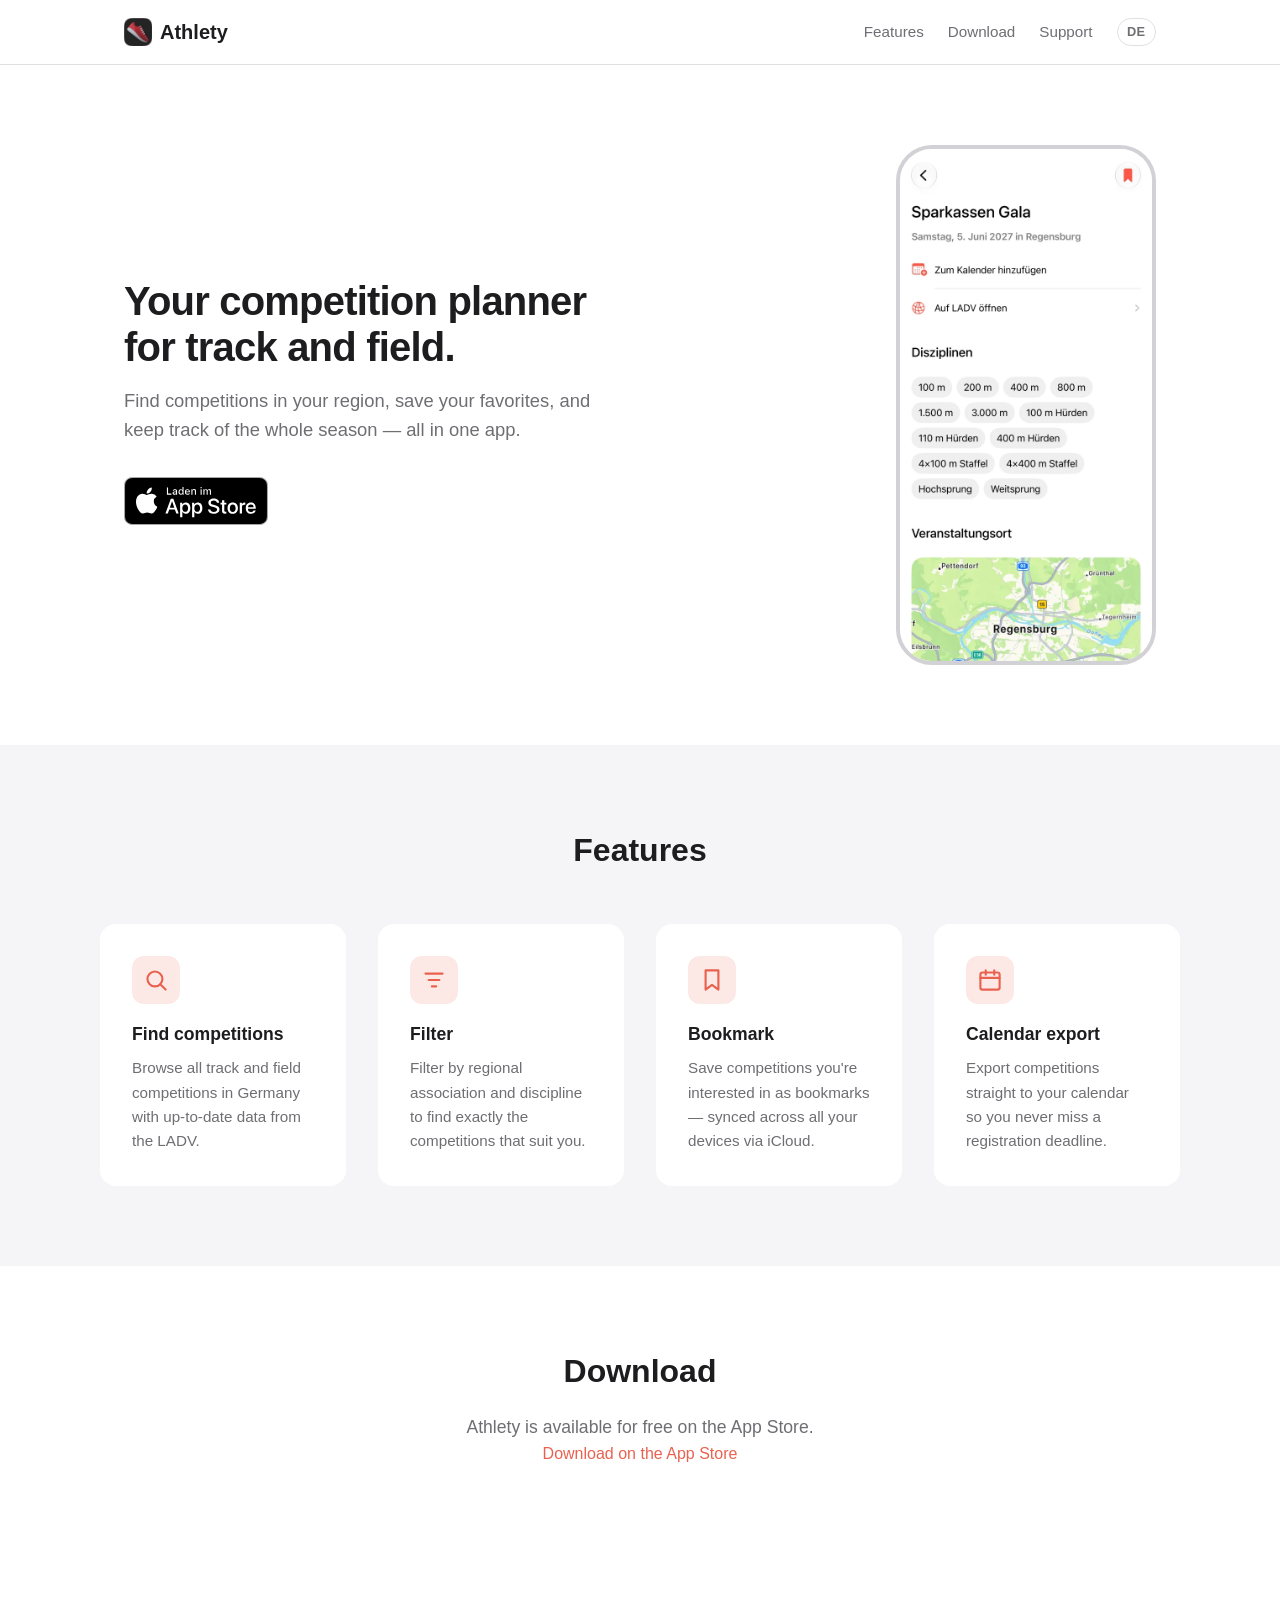
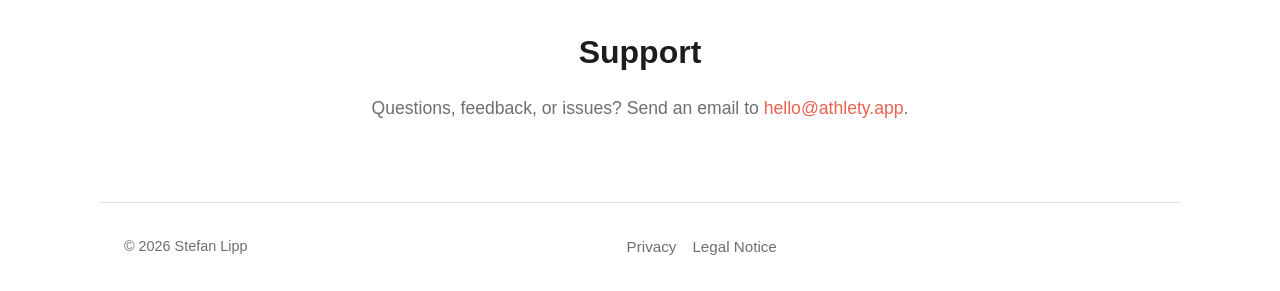
==== docs/en/index.html @ 34b219bd "Add English localization to website with language auto-detection" ====
<!DOCTYPE html>
<html lang="en">
<head>
  <meta charset="UTF-8">
  <script>
  (function(){var K='athlety-lang',l=document.documentElement.lang,p=location.pathname,f=p.replace(/^\/en\//,'/').replace(/^\//,'').replace(/^index\.html$/,'');function u(x){return(x==='en'?'/en/':'/')+f;}var s=null;try{s=localStorage.getItem(K);}catch(e){}var w=s||((navigator.language||'').toLowerCase().indexOf('de')===0?'de':'en');if(w!==l){location.replace(u(w));return;}document.addEventListener('DOMContentLoaded',function(){var b=document.querySelector('[data-lang-switch]');if(b)b.addEventListener('click',function(){try{localStorage.setItem(K,l==='de'?'en':'de');}catch(e){}});});})();
  </script>
  <meta name="viewport" content="width=device-width, initial-scale=1.0">
  <title>Athlety - Track &amp; Field Planner for iOS</title>
  <meta name="description" content="Athlety is your track and field planner. Find, filter, and save competitions in Germany right on your iPhone.">
  <meta name="apple-itunes-app" content="app-id=6761119486">
  <link rel="alternate" hreflang="de" href="https://athlety.app/">
  <link rel="alternate" hreflang="en" href="https://athlety.app/en/">
  <link rel="alternate" hreflang="x-default" href="https://athlety.app/">
  <link rel="icon" href="../favicon.ico" sizes="16x16 32x32 48x48">
  <link rel="apple-touch-icon" href="../apple-touch-icon.png">
  <link rel="stylesheet" href="../style.css">
</head>
<body>
  <header>
    <nav>
      <a href="./" class="logo"><img src="../app-icon.webp" alt="" width="28" height="28"> Athlety</a>
      <a href="#features">Features</a>
      <a href="#download">Download</a>
      <a href="#support">Support</a>
      <a href="/" class="lang-switch" data-lang-switch hreflang="de">DE</a>
    </nav>
  </header>

  <main>
    <section class="hero">
      <div class="hero-content">
        <h1>Your competition planner<br>for track and field.</h1>
        <p class="subtitle">Find competitions in your region, save your favorites, and keep track of the whole season — all in one app.</p>
        <a href="https://apps.apple.com/app/id6761119486" class="app-store-badge">
          <picture>
            <source srcset="../app-store-badge-white.svg" media="(prefers-color-scheme: dark)">
            <img src="../app-store-badge-black.svg" alt="Download on the App Store" width="144" height="48">
          </picture>
        </a>
      </div>
      <div class="hero-image">
        <div class="phone-mockup">
          <picture>
            <source srcset="../screenshot-dark.webp" media="(prefers-color-scheme: dark)">
            <img src="../screenshot-light.webp" alt="Competition details for the Sparkassen Gala in Athlety with disciplines and venue" class="phone-screen-img">
          </picture>
        </div>
      </div>
    </section>

    <section id="features" class="features">
      <h2>Features</h2>
      <div class="feature-grid">
        <div class="feature-card">
          <svg class="feature-icon" viewBox="0 0 24 24" aria-hidden="true"><circle cx="11" cy="11" r="7"/><path d="m16 16 5 5"/></svg>
          <h3>Find competitions</h3>
          <p>Browse all track and field competitions in Germany with up-to-date data from the LADV.</p>
        </div>
        <div class="feature-card">
          <svg class="feature-icon" viewBox="0 0 24 24" aria-hidden="true"><path d="M4 6h16M7 12h10M10 18h4"/></svg>
          <h3>Filter</h3>
          <p>Filter by regional association and discipline to find exactly the competitions that suit you.</p>
        </div>
        <div class="feature-card">
          <svg class="feature-icon" viewBox="0 0 24 24" aria-hidden="true"><path d="M6 3h12v18l-6-4.5L6 21z"/></svg>
          <h3>Bookmark</h3>
          <p>Save competitions you're interested in as bookmarks — synced across all your devices via iCloud.</p>
        </div>
        <div class="feature-card">
          <svg class="feature-icon" viewBox="0 0 24 24" aria-hidden="true"><rect x="3" y="5" width="18" height="16" rx="2"/><path d="M3 10h18M8 3v4M16 3v4"/></svg>
          <h3>Calendar export</h3>
          <p>Export competitions straight to your calendar so you never miss a registration deadline.</p>
        </div>
      </div>
    </section>

    <section id="download" class="download">
      <h2>Download</h2>
      <p>Athlety is available for free on the App Store.</p>
      <a href="https://apps.apple.com/app/id6761119486">Download on the App Store</a>
    </section>

    <section id="support" class="download">
      <h2>Support</h2>
      <p>Questions, feedback, or issues? Send an email to <a href="mailto:hello@athlety.app">hello@athlety.app</a>.</p>
    </section>
  </main>

  <footer>
    <p>&copy; 2026 Stefan Lipp</p>
    <nav>
      <a href="privacy.html">Privacy</a>
      <a href="imprint.html">Legal Notice</a>
    </nav>
  </footer>
</body>
</html>
---- docs/style.css ----
*,
*::before,
*::after {
  margin: 0;
  padding: 0;
  box-sizing: border-box;
}

:root {
  --color-primary: #E96250;
  --color-bg: #ffffff;
  --color-text: #1d1d1f;
  --color-text-secondary: #6e6e73;
  --color-surface: #f5f5f7;
  --color-card: #ffffff;
  --color-border: #e0e0e0;
  --color-header: rgba(255, 255, 255, 0.85);
  --color-phone-border: #d1d1d6;
  --max-width: 1080px;
  color-scheme: light dark;
}

@media (prefers-color-scheme: dark) {
  :root {
    --color-bg: #000000;
    --color-text: #f5f5f7;
    --color-text-secondary: #98989d;
    --color-surface: #1c1c1e;
    --color-card: #2c2c2e;
    --color-border: #38383a;
    --color-header: rgba(0, 0, 0, 0.75);
    --color-phone-border: #48484a;
  }
}

body {
  font-family: -apple-system, BlinkMacSystemFont, "Segoe UI", Roboto, Helvetica, Arial, sans-serif;
  color: var(--color-text);
  background: var(--color-bg);
  line-height: 1.6;
  min-height: 100vh;
  display: flex;
  flex-direction: column;
}

/* Nav */

header {
  position: sticky;
  top: 0;
  background: var(--color-header);
  backdrop-filter: blur(12px);
  -webkit-backdrop-filter: blur(12px);
  border-bottom: 1px solid var(--color-border);
  z-index: 100;
}

nav {
  max-width: var(--max-width);
  margin: 0 auto;
  padding: 1rem 1.5rem;
  display: flex;
  align-items: center;
  gap: 1.5rem;
}

.logo {
  font-weight: 700;
  font-size: 1.25rem;
  margin-right: auto;
  display: flex;
  align-items: center;
  gap: 0.5rem;
}

nav a {
  color: var(--color-text-secondary);
  text-decoration: none;
  font-size: 0.95rem;
}

nav a:hover {
  color: var(--color-text);
}

nav a.logo {
  color: var(--color-text);
}

.lang-switch {
  border: 1px solid var(--color-border);
  border-radius: 999px;
  padding: 0.15rem 0.6rem;
  font-size: 0.8rem;
  font-weight: 600;
  letter-spacing: 0.02em;
}

.lang-switch:hover {
  border-color: var(--color-text-secondary);
}

.logo + .lang-switch {
  margin-left: auto;
}

/* Hero */

.hero {
  max-width: var(--max-width);
  margin: 0 auto;
  padding: 5rem 1.5rem;
  display: flex;
  align-items: center;
  gap: 4rem;
}

.hero-content {
  flex: 1;
}

.hero h1 {
  font-size: 2.5rem;
  line-height: 1.15;
  letter-spacing: -0.02em;
  margin-bottom: 1rem;
}

.subtitle {
  font-size: 1.15rem;
  color: var(--color-text-secondary);
  margin-bottom: 2rem;
  max-width: 480px;
}

.app-store-badge {
  display: inline-block;
  transition: opacity 0.2s;
}

.app-store-badge img {
  display: block;
  height: 48px;
  width: auto;
}

.app-store-badge:hover {
  opacity: 0.85;
}

.hero-image {
  flex: 0 0 auto;
}

.phone-mockup {
  width: 260px;
  height: 520px;
  background: var(--color-surface);
  border-radius: 36px;
  border: 4px solid var(--color-phone-border);
  display: flex;
  align-items: center;
  justify-content: center;
  overflow: hidden;
}

.phone-screen-img {
  width: 100%;
  height: 100%;
  object-fit: cover;
  border-radius: 32px;
}

/* Features */

.features {
  background: var(--color-surface);
  padding: 5rem 1.5rem;
}

.features h2 {
  text-align: center;
  font-size: 2rem;
  margin-bottom: 3rem;
}

.feature-grid {
  max-width: var(--max-width);
  margin: 0 auto;
  display: grid;
  grid-template-columns: repeat(auto-fit, minmax(220px, 1fr));
  gap: 2rem;
}

.feature-card {
  background: var(--color-card);
  border-radius: 16px;
  padding: 2rem;
}

.feature-icon {
  display: block;
  width: 3rem;
  height: 3rem;
  padding: 0.7rem;
  margin-bottom: 1rem;
  border-radius: 12px;
  background: color-mix(in srgb, var(--color-primary) 14%, transparent);
  fill: none;
  stroke: var(--color-primary);
  stroke-width: 2;
  stroke-linecap: round;
  stroke-linejoin: round;
}

.feature-card h3 {
  font-size: 1.1rem;
  margin-bottom: 0.5rem;
}

.feature-card p {
  color: var(--color-text-secondary);
  font-size: 0.95rem;
}

/* Download */

.download {
  max-width: var(--max-width);
  margin: 0 auto;
  padding: 5rem 1.5rem;
  text-align: center;
}

.download h2 {
  font-size: 2rem;
  margin-bottom: 1rem;
}

.download p {
  color: var(--color-text-secondary);
  font-size: 1.1rem;
}

.download a {
  color: var(--color-primary);
  text-decoration: none;
}

.download a:hover {
  text-decoration: underline;
}

/* Legal pages */

.legal {
  text-align: left;
}

.legal h3 {
  font-size: 1.15rem;
  margin-top: 2rem;
  margin-bottom: 0.5rem;
}

.legal p,
.legal ul {
  color: var(--color-text-secondary);
  font-size: 1rem;
  margin-bottom: 0.75rem;
}

.legal ul {
  padding-left: 1.5rem;
}

.legal li {
  margin-bottom: 0.35rem;
}

.legal a {
  color: var(--color-primary);
  text-decoration: none;
}

.legal a:hover {
  text-decoration: underline;
}

.legal-updated {
  color: var(--color-text-secondary);
  font-size: 0.95rem;
  margin-bottom: 1.5rem;
}

main {
  flex: 1;
}

/* Footer */

footer {
  border-top: 1px solid var(--color-border);
  max-width: var(--max-width);
  margin: 0 auto;
  width: 100%;
  padding: 2rem 1.5rem;
  display: flex;
  justify-content: space-between;
  align-items: center;
  font-size: 0.9rem;
  color: var(--color-text-secondary);
}

footer nav {
  padding: 0;
  gap: 1rem;
}

/* Responsive */

@media (max-width: 768px) {
  .hero {
    flex-direction: column;
    padding: 3rem 1.5rem;
    text-align: center;
  }

  .hero h1 {
    font-size: 2rem;
  }

  .subtitle {
    margin-left: auto;
    margin-right: auto;
  }

  footer {
    flex-direction: column;
    gap: 1rem;
    text-align: center;
  }
}
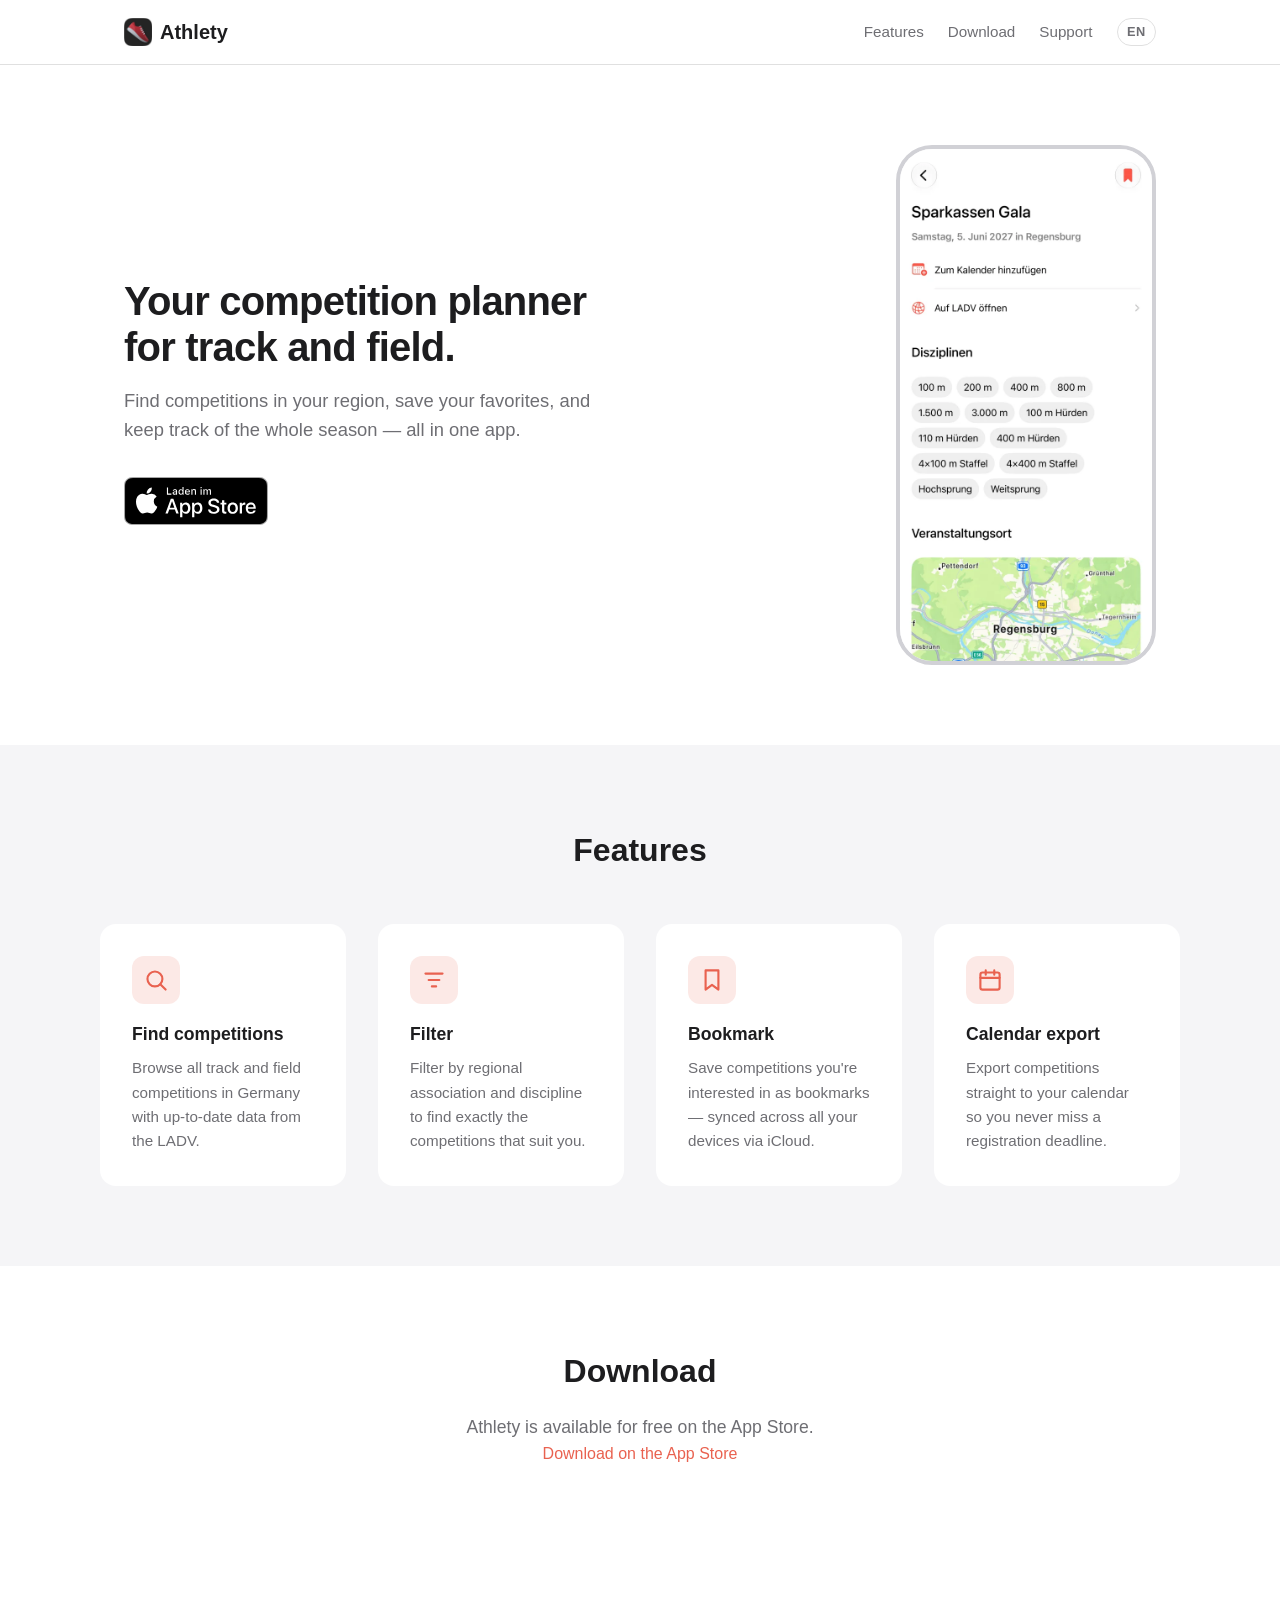
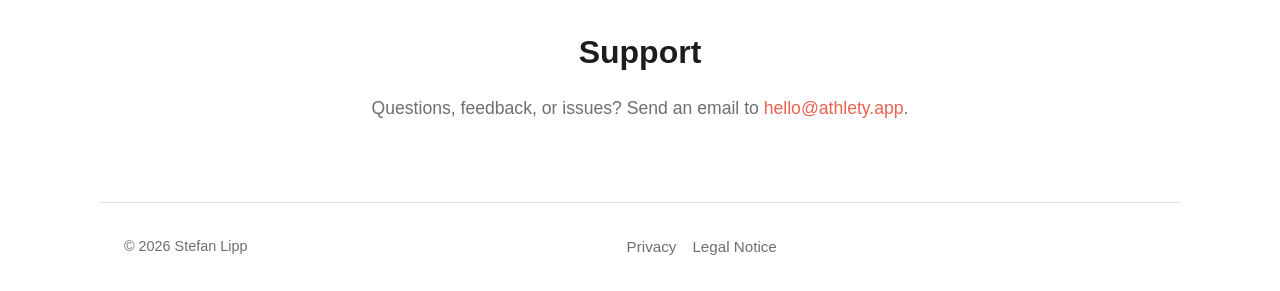
==== commit 73b22c8f: "Show current language in website pill instead of target" ====
--- a/docs/en/index.html
+++ b/docs/en/index.html
@@ -23,7 +23,7 @@
       <a href="#features">Features</a>
       <a href="#download">Download</a>
       <a href="#support">Support</a>
-      <a href="/" class="lang-switch" data-lang-switch hreflang="de">DE</a>
+      <a href="/" class="lang-switch" data-lang-switch hreflang="de">EN</a>
     </nav>
   </header>
 
